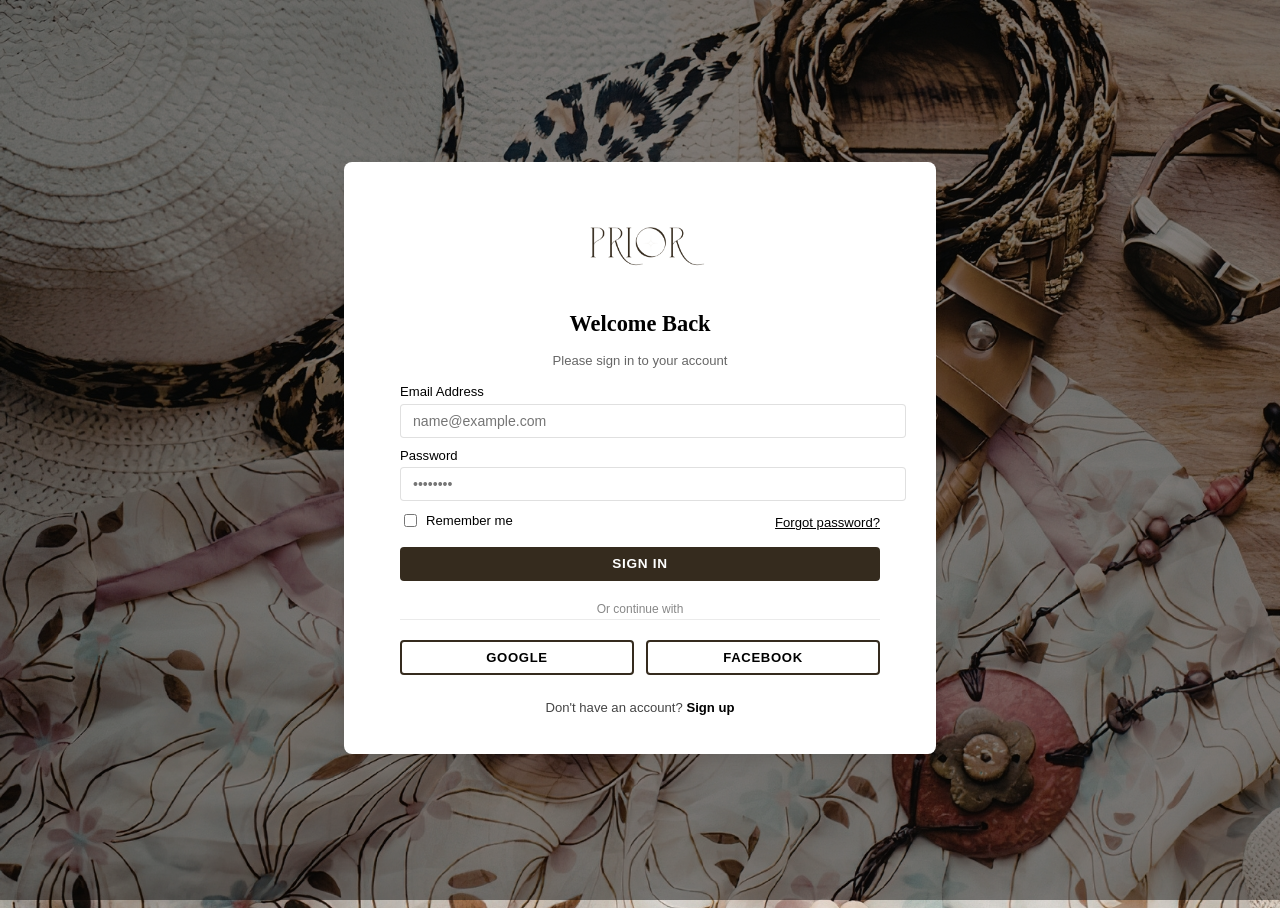
==== login.html @ 0763466f "Add files via upload" ====
<!DOCTYPE html>
<html lang="en">
<head>
    <meta charset="UTF-8">
    <meta name="viewport" content="width=device-width, initial-scale=1.0">
    <title>Login | Prior</title>
    <link rel="stylesheet" href="/assets/css/login.css">
</head>
<body>

    <div class="login-card">

        <div class="logo-wrap">
            <img src="/assets/img/logos/prior-logo-brown.png" alt="Lumina Logo">
        </div>

        <h2>Welcome Back</h2>
        <p class="subtitle">Please sign in to your account</p>

        <form action="index.html">
            <div class="form-group">
                <label>Email Address</label>
                <input type="email" required placeholder="name@example.com">
            </div>
            <div class="form-group">
                <label>Password</label>
                <input type="password" required placeholder="••••••••">
            </div>
            <div class="row-between">
                <label class="remember">
                    <input type="checkbox"> Remember me
                </label>
                <a href="#" class="forgot">Forgot password?</a>
            </div>
            <button type="submit" class="btn-signin">Sign In</button>
        </form>
<br>
        <div class="divider">
            <hr>
            <span>Or continue with</span>
        </div>

        <div class="social-grid">
            <button class="btn-social">Google</button>
            <button class="btn-social">Facebook</button>
        </div>

        <p class="signup-note">
            Don't have an account? <a href="signup.html">Sign up</a>
        </p>
    </div>

</body>
</html>
---- assets/css/login.css ----
html, body {
            height: 100%;
        }

        body {
            font-family: 'Inter', sans-serif;
            display: flex;
            justify-content: center;
            align-items: center;
            min-height: 100vh;
            background: #f8f9fa;
            -webkit-font-smoothing: antialiased;
            background-image: url('/assets/img/media/images/img1.jpg');

        }

        .login-card {
            width: 480px;
            height: 480px;
            background: #fff;
            border-radius: 8px;
            box-shadow: 0 4px 12px rgba(0,0,0,0.08);
            display: flex;
            flex-direction: column;
            justify-content: center;
            padding: 3rem 3.5rem;
            padding-bottom: 4rem;
            overflow: hidden;
        }

        .logo-wrap {
            text-align: center;
        }

        .logo-wrap img {
            padding-top: 3rem;
            max-width: 150px;
            height: auto;
            display: inline-block;
        }

        h2 {
            font-family: 'Playfair Display', serif;
            font-size: 1.4rem;
            text-align: center;
            margin-bottom: 0.2rem;
        }

        .subtitle {
            text-align: center;
            color: #666;
            font-size: 0.82rem;
            margin-bottom: 1rem;
        }

        .form-group {
            margin-bottom: 0.6rem;
        }

        label {
            display: block;
            font-size: 0.82rem;
            font-weight: 500;
            margin-bottom: 0.3rem;
        }

        input[type="email"],
        input[type="password"] {
            width: 100%;
            padding: 0.5rem 0.75rem;
            border: 1px solid rgba(0,0,0,0.12);
            border-radius: 4px;
            font-family: 'Inter', sans-serif;
            font-size: 0.88rem;
            color: #0b0b0b;
            background: #fff;
        }

        input:focus {
            outline: none;
            border-color: #d4af37;
            box-shadow: 0 0 0 3px rgba(212,175,55,0.08);
        }

        .row-between {
            display: flex;
            justify-content: space-between;
            align-items: center;
            font-size: 0.82rem;
            margin-bottom: 0.75rem;
        }

        .remember {
            display: flex;
            align-items: center;
            gap: 6px;
            font-weight: normal;
            cursor: pointer;
        }

        .forgot { color: #000; text-decoration: underline; }

        .btn-signin {
            width: 100%;
            padding: 0.6rem;
            background: #352b1e;
            color: #fff;
            border: none;
            border-radius: 4px;
            font-family: 'Inter', sans-serif;
            font-weight: 600;
            font-size: 0.85rem;
            text-transform: uppercase;
            letter-spacing: 0.05em;
            cursor: pointer;
            margin-bottom: 0.75rem;
        }

        .divider {
            position: relative;
            text-align: center;
            margin-bottom: 0.75rem;
        }

        .divider hr {
            border: 0;
            border-top: 1px solid rgba(0,0,0,0.08);
        }

        .divider span {
            position: absolute;
            top: -9px;
            left: 50%;
            transform: translateX(-50%);
            background: #fff;
            padding: 0 10px;
            color: #888;
            font-size: 0.75rem;
        }

        .social-grid {
            display: grid;
            grid-template-columns: 1fr 1fr;
            gap: 0.75rem;
            margin-bottom: 0.75rem;
        }

        .btn-social {
            padding: 0.5rem;
            background: #fff;
            color: #000;
            border: 2px solid #352b1e;
            border-radius: 4px;
            font-family: 'Inter', sans-serif;
            font-weight: 600;
            font-size: 0.82rem;
            text-transform: uppercase;
            letter-spacing: 0.05em;
            cursor: pointer;
        }

        .signup-note {
            text-align: center;
            font-size: 0.82rem;
            color: #444;
            padding-bottom: 1rem;
        }

        .signup-note a {
            color: #000;
            font-weight: 600;
            text-decoration: none;
        }



/* Smooth global transitions */
* {
    transition: all 0.2s ease;
}


.login-card {
    transition: transform 0.35s ease, box-shadow 0.35s ease;
}

.login-card:hover {
    transform: translateY(-6px);
    box-shadow: 0 12px 30px rgba(0,0,0,0.12);
}

/* INPUT INTERACTIONS */
input[type="email"],
input[type="password"] {
    transition: all 0.25s ease;
}

input[type="email"]:hover,
input[type="password"]:hover {
    border-color: rgba(212,175,55,0.5);
}

input[type="email"]:focus,
input[type="password"]:focus {
    transform: scale(1.01);
}

/* SIGN IN BUTTON ANIMATION */
.btn-signin {
    transition: all 0.25s ease;
    position: relative;
    overflow: hidden;
}

.btn-signin:hover {
    background: #4a3b28;
    transform: translateY(-2px);
    box-shadow: 0 8px 18px rgba(0,0,0,0.2);
}

.btn-signin:active {
    transform: translateY(0);
    box-shadow: none;
}

/* Shine effect */
.btn-signin::after {
    content: "";
    position: absolute;
    top: 0;
    left: -100%;
    width: 60%;
    height: 100%;
    background: rgba(255,255,255,0.15);
    transform: skewX(-20deg);
    transition: left 0.5s ease;
}

.btn-signin:hover::after {
    left: 120%;
}

/* SOCIAL BUTTONS */
.btn-social {
    transition: all 0.25s ease;
}

.btn-social:hover {
    background: #352b1e;
    color: #fff;
    transform: translateY(-3px);
    box-shadow: 0 6px 15px rgba(0,0,0,0.15);
}

.btn-social:active {
    transform: scale(0.98);
}

/* LINKS HOVER EFFECTS */
.forgot,
.signup-note a {
    transition: all 0.2s ease;
}

.forgot:hover,
.signup-note a:hover {
    color: #d4af37;
    text-decoration: none;
}

/* LOGO ANIMATION */
.logo-wrap img {
    transition: transform 0.4s ease;
}

.logo-wrap img:hover {
    transform: scale(1.05) rotate(-1deg);
}

/* BACKGROUND DEPTH LAYER (OPTIONAL) */
body::before {
    content: "";
    position: absolute;
    inset: 0;
    background: rgba(0,0,0,0.45);
    z-index: -1;
}
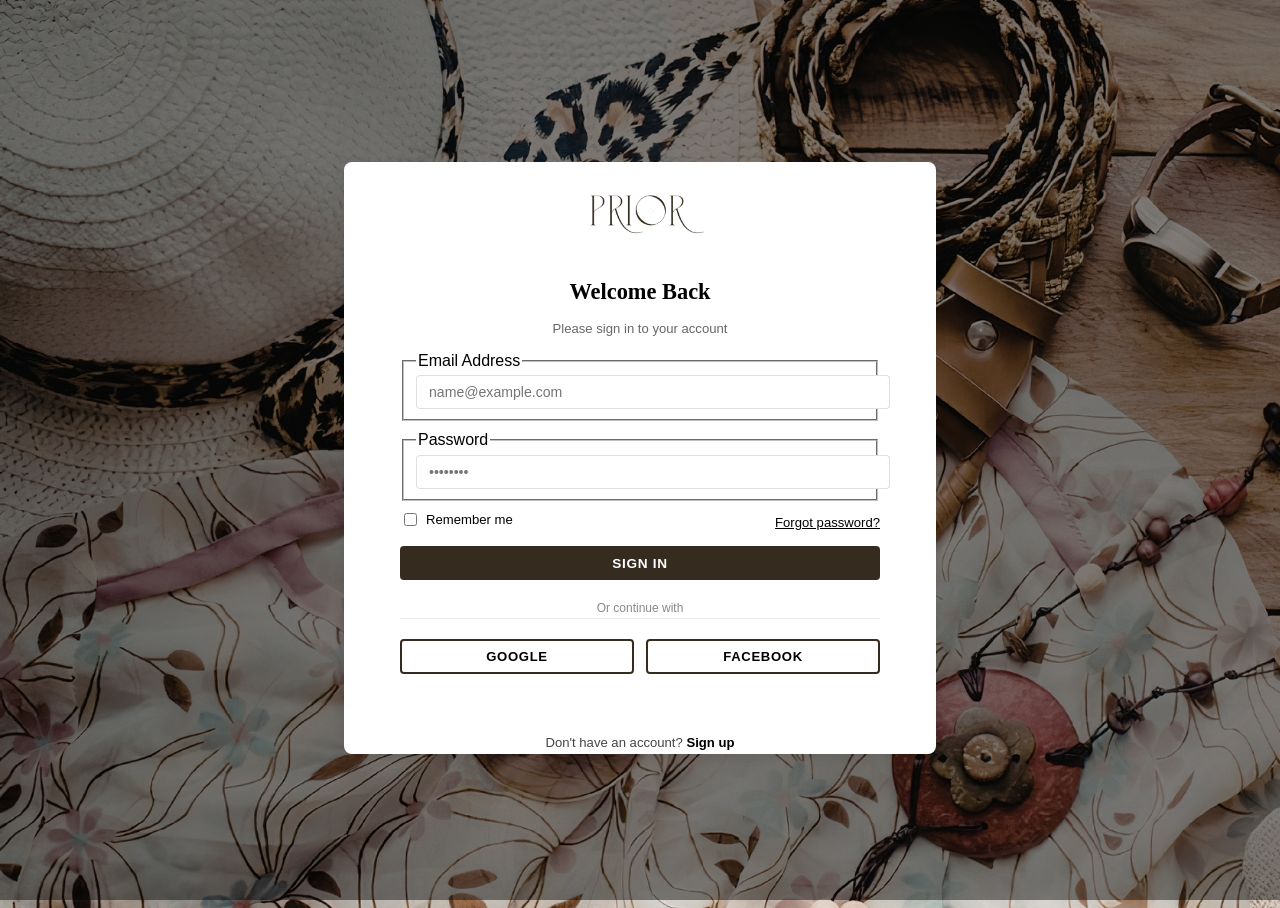
==== commit c3b93ed4: "Update login.html Changed label form inputs to fieldsets and legend with inputs inside" ====
--- a/login.html
+++ b/login.html
@@ -19,12 +19,16 @@
 
         <form action="index.html">
             <div class="form-group">
-                <label>Email Address</label>
+                <fieldset>
+                <legend>Email Address</legend>
                 <input type="email" required placeholder="name@example.com">
+                </fieldset>
             </div>
             <div class="form-group">
-                <label>Password</label>
+                <fieldset>
+                <legend>Password</legend>
                 <input type="password" required placeholder="••••••••">
+                </fieldset>
             </div>
             <div class="row-between">
                 <label class="remember">
@@ -44,11 +48,11 @@
             <button class="btn-social">Google</button>
             <button class="btn-social">Facebook</button>
         </div>
-
-        <p class="signup-note">
+            <br><br>
+        <p class="signup-note" style=" margin-bottom: 10px ; ">
             Don't have an account? <a href="signup.html">Sign up</a>
         </p>
     </div>
 
 </body>
-</html>+</html>
